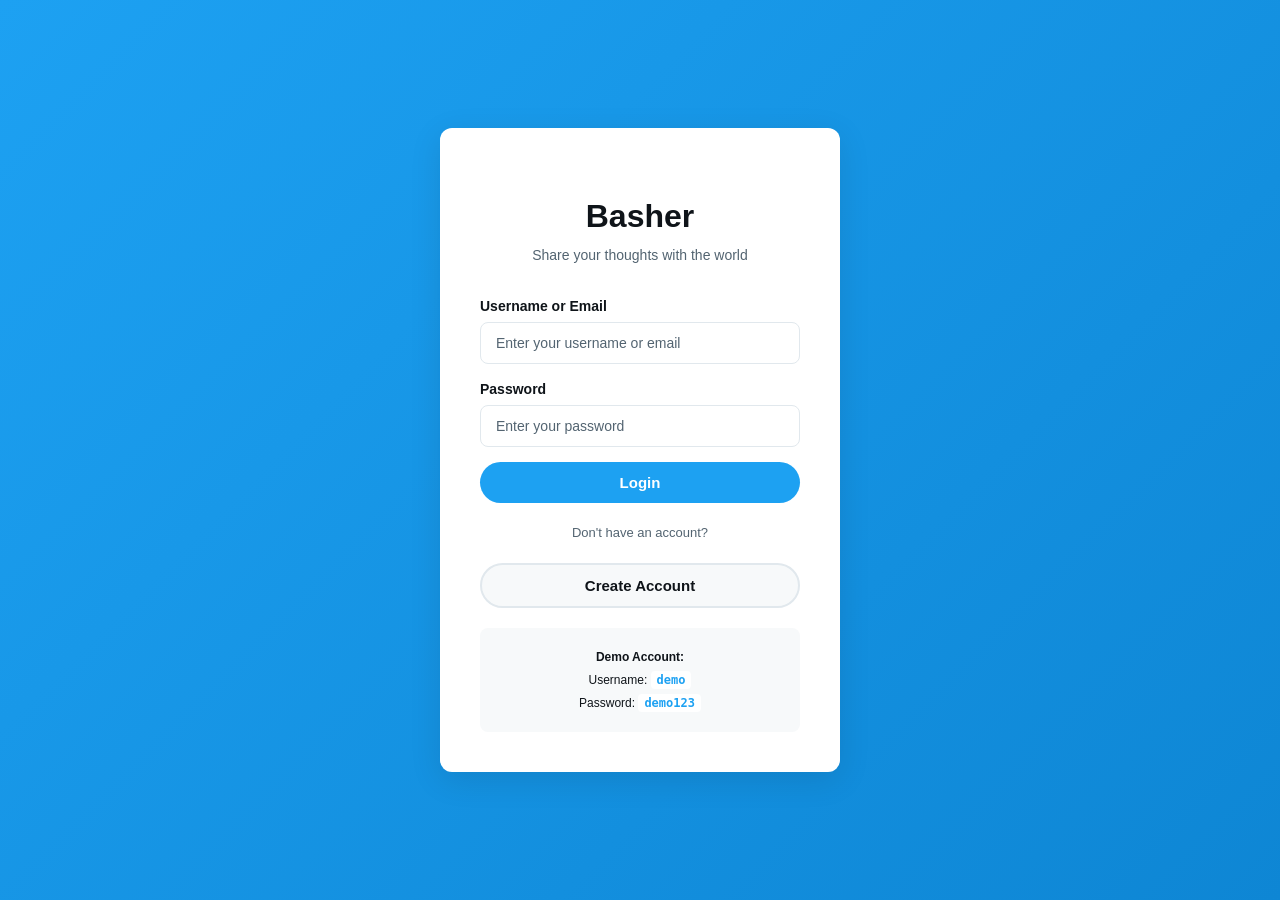
==== login.html @ 6d57b82f "Add login and authentication system with logout functionality" ====
<!DOCTYPE html>
<html lang="en">
<head>
    <meta charset="UTF-8">
    <meta name="viewport" content="width=device-width, initial-scale=1.0">
    <title>Basher - Login</title>
    <link rel="stylesheet" href="styles.css">
    <link rel="stylesheet" href="https://cdnjs.cloudflare.com/ajax/libs/font-awesome/6.4.0/css/all.min.css">
</head>
<body class="login-page">
    <div class="login-container">
        <div class="login-box">
            <div class="login-header">
                <i class="fas fa-sphere"></i>
                <h1>Basher</h1>
                <p>Share your thoughts with the world</p>
            </div>

            <form id="loginForm" class="login-form">
                <div class="form-group">
                    <label for="username">Username or Email</label>
                    <input 
                        type="text" 
                        id="username" 
                        name="username" 
                        placeholder="Enter your username or email"
                        required
                    >
                </div>

                <div class="form-group">
                    <label for="password">Password</label>
                    <input 
                        type="password" 
                        id="password" 
                        name="password" 
                        placeholder="Enter your password"
                        required
                    >
                </div>

                <button type="submit" class="btn btn-login">Login</button>
            </form>

            <div class="login-divider">
                <span>Don't have an account?</span>
            </div>

            <button id="signupBtn" class="btn btn-signup">Create Account</button>

            <div class="demo-info">
                <p><strong>Demo Account:</strong></p>
                <p>Username: <code>demo</code></p>
                <p>Password: <code>demo123</code></p>
            </div>
        </div>

        <!-- Signup Modal -->
        <div id="signupModal" class="modal">
            <div class="modal-content">
                <div class="modal-header">
                    <h2>Create Account</h2>
                    <button type="button" class="close-btn" id="closeSignup">&times;</button>
                </div>

                <form id="signupForm" class="signup-form">
                    <div class="form-group">
                        <label for="signupUsername">Username</label>
                        <input 
                            type="text" 
                            id="signupUsername" 
                            name="username" 
                            placeholder="Choose a username"
                            required
                        >
                    </div>

                    <div class="form-group">
                        <label for="signupEmail">Email</label>
                        <input 
                            type="email" 
                            id="signupEmail" 
                            name="email" 
                            placeholder="Enter your email"
                            required
                        >
                    </div>

                    <div class="form-group">
                        <label for="signupPassword">Password</label>
                        <input 
                            type="password" 
                            id="signupPassword" 
                            name="password" 
                            placeholder="Create a password"
                            required
                        >
                    </div>

                    <div class="form-group">
                        <label for="confirmPassword">Confirm Password</label>
                        <input 
                            type="password" 
                            id="confirmPassword" 
                            name="confirmPassword" 
                            placeholder="Confirm your password"
                            required
                        >
                    </div>

                    <button type="submit" class="btn btn-login">Create Account</button>
                </form>
            </div>
        </div>
    </div>

    <script src="login.js"></script>
</body>
</html>
---- styles.css ----
* {
    margin: 0;
    padding: 0;
    box-sizing: border-box;
}

:root {
    --primary-color: #1DA1F2;
    --secondary-color: #14171A;
    --border-color: #E1E8ED;
    --text-primary: #0F1419;
    --text-secondary: #536471;
    --bg-primary: #FFFFFF;
    --bg-secondary: #F7F9FA;
    --hover-color: #F7F9FA;
}

body {
    font-family: -apple-system, BlinkMacSystemFont, 'Segoe UI', Helvetica, Arial, sans-serif;
    background-color: var(--bg-secondary);
    color: var(--text-primary);
    line-height: 1.5;
}

/* Navbar Styles */
.navbar {
    background-color: var(--bg-primary);
    border-bottom: 1px solid var(--border-color);
    position: sticky;
    top: 0;
    z-index: 100;
    box-shadow: 0 1px 3px rgba(0, 0, 0, 0.1);
}

.nav-container {
    max-width: 1400px;
    margin: 0 auto;
    padding: 0 15px;
    display: flex;
    justify-content: space-between;
    align-items: center;
    height: 60px;
}

.nav-logo {
    display: flex;
    align-items: center;
    gap: 10px;
    font-size: 24px;
    font-weight: bold;
    color: var(--primary-color);
    cursor: pointer;
}

.navbar-links {
    display: flex;
    gap: 30px;
    flex: 1;
    margin-left: 50px;
}

.nav-link {
    display: flex;
    align-items: center;
    gap: 8px;
    color: var(--text-primary);
    text-decoration: none;
    font-size: 15px;
    transition: all 0.3s ease;
    padding: 8px 12px;
    border-radius: 25px;
}

.nav-link:hover {
    background-color: var(--hover-color);
    color: var(--primary-color);
}

.search-bar {
    display: flex;
    align-items: center;
    background-color: var(--bg-secondary);
    border-radius: 25px;
    padding: 8px 15px;
    flex: 0 1 250px;
}

.search-bar input {
    flex: 1;
    border: none;
    background: transparent;
    outline: none;
    font-size: 14px;
    color: var(--text-primary);
}

.search-bar button {
    background: none;
    border: none;
    color: var(--primary-color);
    cursor: pointer;
    font-size: 14px;
}

/* Main Container */
.main-container {
    max-width: 1400px;
    margin: 0 auto;
    display: grid;
    grid-template-columns: 300px 1fr 300px;
    gap: 20px;
    padding: 20px;
}

/* Left Sidebar */
.left-sidebar {
    position: sticky;
    top: 80px;
    height: fit-content;
}

.user-profile {
    background-color: var(--bg-primary);
    border: 1px solid var(--border-color);
    border-radius: 15px;
    padding: 20px;
    text-align: center;
    margin-bottom: 20px;
}

.profile-img {
    width: 80px;
    height: 80px;
    border-radius: 50%;
    margin-bottom: 15px;
    object-fit: cover;
}

.user-profile h3 {
    font-size: 18px;
    margin-bottom: 5px;
    font-weight: bold;
}

.user-profile p {
    color: var(--text-secondary);
    font-size: 14px;
    margin-bottom: 15px;
}

.user-stats {
    display: flex;
    justify-content: space-around;
    margin: 15px 0;
    padding: 15px 0;
    border-top: 1px solid var(--border-color);
    border-bottom: 1px solid var(--border-color);
}

.stat {
    display: flex;
    flex-direction: column;
}

.stat-value {
    font-weight: bold;
    font-size: 16px;
}

.stat-label {
    color: var(--text-secondary);
    font-size: 12px;
}

.sidebar-section {
    background-color: var(--bg-primary);
    border: 1px solid var(--border-color);
    border-radius: 15px;
    padding: 15px;
    margin-bottom: 20px;
}

.sidebar-section h4 {
    font-size: 16px;
    font-weight: bold;
    margin-bottom: 15px;
    padding-bottom: 10px;
    border-bottom: 1px solid var(--border-color);
}

.trending-item {
    padding: 10px 0;
    cursor: pointer;
    transition: all 0.3s ease;
}

.trending-item:hover {
    background-color: var(--hover-color);
    border-radius: 8px;
    padding: 10px 8px;
}

.trending-tag {
    font-weight: bold;
    color: var(--primary-color);
    font-size: 14px;
}

.trending-item p {
    color: var(--text-secondary);
    font-size: 12px;
    margin-top: 3px;
}

/* Feed Styles */
.feed {
    background-color: var(--bg-primary);
    border-left: 1px solid var(--border-color);
    border-right: 1px solid var(--border-color);
    min-height: 100vh;
}

.post-creator {
    display: flex;
    gap: 15px;
    padding: 20px;
    border-bottom: 1px solid var(--border-color);
}

.creator-img {
    width: 50px;
    height: 50px;
    border-radius: 50%;
    object-fit: cover;
}

.input-group {
    flex: 1;
}

#postInput {
    width: 100%;
    border: none;
    outline: none;
    font-size: 20px;
    font-family: inherit;
    color: var(--text-primary);
    resize: none;
    background-color: transparent;
}

.photo-preview {
    margin-top: 10px;
}

.photo-preview img {
    max-width: 100%;
    border-radius: 15px;
}

#postInput::placeholder {
    color: var(--text-secondary);
}

.creator-actions {
    display: flex;
    justify-content: space-between;
    align-items: center;
    margin-top: 15px;
    padding-top: 15px;
    border-top: 1px solid var(--border-color);
}

.action-icons {
    display: flex;
    gap: 15px;
}

.action-icons button {
    background: none;
    border: none;
    color: var(--primary-color);
    font-size: 18px;
    cursor: pointer;
    transition: all 0.3s ease;
    padding: 8px;
    border-radius: 50%;
}

.action-icons button:hover {
    background-color: #E8F5FE;
}

/* Post Card */
.post {
    padding: 20px;
    border-bottom: 1px solid var(--border-color);
    transition: all 0.3s ease;
    cursor: pointer;
}

.post:hover {
    background-color: var(--hover-color);
}

.post-header {
    display: flex;
    align-items: center;
    gap: 12px;
    margin-bottom: 12px;
}

.post-header img {
    width: 50px;
    height: 50px;
    border-radius: 50%;
    object-fit: cover;
}

.post-user-info {
    flex: 1;
}

.post-user-info h3 {
    font-size: 15px;
    font-weight: bold;
    margin-bottom: 2px;
}

.post-user-info p {
    color: var(--text-secondary);
    font-size: 13px;
}

.more-btn {
    background: none;
    border: none;
    color: var(--text-secondary);
    cursor: pointer;
    font-size: 16px;
    padding: 8px;
    border-radius: 50%;
    transition: all 0.3s ease;
}

.more-btn:hover {
    background-color: #E8F5FE;
    color: var(--primary-color);
}

.post-content {
    margin: 12px 0;
}

.post-content p {
    font-size: 15px;
    margin-bottom: 12px;
    line-height: 1.5;
}

.post-media {
    width: 100%;
    border-radius: 15px;
    margin-top: 12px;
    max-height: 500px;
    object-fit: cover;
}

.post-stats {
    display: flex;
    gap: 20px;
    padding: 12px 0;
    color: var(--text-secondary);
    font-size: 13px;
    border-top: 1px solid var(--border-color);
    border-bottom: 1px solid var(--border-color);
    margin: 12px 0;
}

.post-stats span {
    display: flex;
    align-items: center;
    gap: 5px;
}

.post-actions {
    display: flex;
    justify-content: space-around;
    margin-top: 12px;
}

.action-btn {
    flex: 1;
    background: none;
    border: none;
    color: var(--text-secondary);
    cursor: pointer;
    padding: 10px;
    font-size: 14px;
    display: flex;
    align-items: center;
    justify-content: center;
    gap: 8px;
    transition: all 0.3s ease;
    border-radius: 8px;
}

.action-btn:hover {
    background-color: #E8F5FE;
    color: var(--primary-color);
}

/* Right Sidebar */
.right-sidebar {
    position: sticky;
    top: 80px;
    height: fit-content;
}

.suggested-user {
    display: flex;
    align-items: center;
    gap: 12px;
    padding: 12px 0;
    border-bottom: 1px solid var(--border-color);
}

.suggested-user img {
    width: 50px;
    height: 50px;
    border-radius: 50%;
    object-fit: cover;
}

.suggested-info {
    flex: 1;
}

.suggested-info h5 {
    font-size: 14px;
    font-weight: bold;
    margin-bottom: 2px;
}

.suggested-info p {
    color: var(--text-secondary);
    font-size: 13px;
}

.news-item {
    padding: 12px 0;
    cursor: pointer;
    transition: all 0.3s ease;
    border-radius: 8px;
}

.news-item:hover {
    background-color: var(--hover-color);
    padding: 12px 8px;
}

.news-category {
    color: var(--text-secondary);
    font-size: 12px;
}

.news-item h5 {
    font-size: 14px;
    font-weight: bold;
    margin: 5px 0;
}

.news-item p {
    color: var(--text-secondary);
    font-size: 12px;
}

/* Button Styles */
.btn {
    padding: 10px 20px;
    border: none;
    border-radius: 25px;
    cursor: pointer;
    font-size: 14px;
    font-weight: bold;
    transition: all 0.3s ease;
    width: 100%;
}

.btn-primary {
    background-color: var(--primary-color);
    color: white;
    margin-top: 10px;
}

.btn-primary:hover {
    background-color: #1a91da;
}

.btn-post {
    background-color: var(--primary-color);
    color: white;
    width: auto;
    padding: 10px 30px;
}

.btn-post:hover {
    background-color: #1a91da;
}

.btn-small {
    width: auto;
    padding: 6px 15px;
    font-size: 13px;
}

/* ===================== LOGIN PAGE STYLES ===================== */

.login-page {
    background: linear-gradient(135deg, var(--primary-color) 0%, #0e86d4 100%);
    min-height: 100vh;
    display: flex;
    align-items: center;
    justify-content: center;
    padding: 20px;
}

.login-container {
    width: 100%;
    max-width: 400px;
}

.login-box {
    background: white;
    border-radius: 12px;
    padding: 40px;
    box-shadow: 0 8px 32px rgba(0, 0, 0, 0.1);
}

.login-header {
    text-align: center;
    margin-bottom: 30px;
}

.login-header i {
    font-size: 40px;
    color: var(--primary-color);
    margin-bottom: 10px;
}

.login-header h1 {
    font-size: 32px;
    font-weight: bold;
    color: var(--text-primary);
    margin-bottom: 5px;
}

.login-header p {
    color: var(--text-secondary);
    font-size: 14px;
}

.login-form,
.signup-form {
    display: flex;
    flex-direction: column;
    gap: 15px;
}

.form-group {
    display: flex;
    flex-direction: column;
}

.form-group label {
    font-size: 14px;
    font-weight: 600;
    color: var(--text-primary);
    margin-bottom: 5px;
}

.form-group input {
    padding: 12px 15px;
    border: 1px solid var(--border-color);
    border-radius: 8px;
    font-size: 14px;
    transition: all 0.3s ease;
    font-family: inherit;
}

.form-group input:focus {
    outline: none;
    border-color: var(--primary-color);
    box-shadow: 0 0 0 3px rgba(29, 161, 242, 0.1);
}

.form-group input::placeholder {
    color: var(--text-secondary);
}

.btn-login {
    background-color: var(--primary-color);
    color: white;
    padding: 12px 20px;
    border-radius: 25px;
    font-size: 15px;
    font-weight: bold;
    border: none;
    cursor: pointer;
    transition: all 0.3s ease;
    width: 100%;
}

.btn-login:hover {
    background-color: #1a91da;
    transform: translateY(-2px);
    box-shadow: 0 4px 12px rgba(29, 161, 242, 0.3);
}

.btn-login:active {
    transform: translateY(0);
}

.login-divider {
    text-align: center;
    margin: 20px 0;
    color: var(--text-secondary);
    font-size: 13px;
}

.btn-signup {
    background-color: var(--bg-secondary);
    color: var(--text-primary);
    padding: 12px 20px;
    border: 2px solid var(--border-color);
    border-radius: 25px;
    font-size: 15px;
    font-weight: bold;
    cursor: pointer;
    transition: all 0.3s ease;
    width: 100%;
}

.btn-signup:hover {
    background-color: white;
    border-color: var(--primary-color);
    color: var(--primary-color);
}

.demo-info {
    background-color: var(--bg-secondary);
    padding: 15px;
    border-radius: 8px;
    margin-top: 20px;
    font-size: 12px;
    text-align: center;
}

.demo-info p {
    margin: 5px 0;
    color: var(--text-primary);
}

.demo-info code {
    background-color: white;
    padding: 2px 6px;
    border-radius: 4px;
    font-weight: bold;
    color: var(--primary-color);
}

/* Modal Styles */
.modal {
    display: none;
    position: fixed;
    z-index: 1000;
    left: 0;
    top: 0;
    width: 100%;
    height: 100%;
    background-color: rgba(0, 0, 0, 0.5);
    animation: fadeIn 0.3s ease;
}

@keyframes fadeIn {
    from {
        opacity: 0;
    }
    to {
        opacity: 1;
    }
}

.modal-content {
    background-color: white;
    margin: auto;
    padding: 30px;
    border-radius: 12px;
    width: 90%;
    max-width: 400px;
    max-height: 90vh;
    overflow-y: auto;
    position: absolute;
    top: 50%;
    left: 50%;
    transform: translate(-50%, -50%);
    box-shadow: 0 8px 32px rgba(0, 0, 0, 0.2);
    animation: slideIn 0.3s ease;
}

@keyframes slideIn {
    from {
        transform: translate(-50%, -60%);
        opacity: 0;
    }
    to {
        transform: translate(-50%, -50%);
        opacity: 1;
    }
}

.modal-header {
    display: flex;
    justify-content: space-between;
    align-items: center;
    margin-bottom: 20px;
}

.modal-header h2 {
    font-size: 22px;
    color: var(--text-primary);
}

.close-btn {
    background: none;
    border: none;
    font-size: 28px;
    cursor: pointer;
    color: var(--text-secondary);
    transition: color 0.3s ease;
}

.close-btn:hover {
    color: var(--text-primary);
}

/* Navbar Logout Button */
.logout-btn {
    background-color: #e74c3c;
    color: white;
    padding: 8px 16px;
    border: none;
    border-radius: 20px;
    font-size: 13px;
    font-weight: bold;
    cursor: pointer;
    transition: all 0.3s ease;
    display: flex;
    align-items: center;
    gap: 6px;
}

.logout-btn:hover {
    background-color: #c0392b;
}

.user-info-display {
    display: flex;
    align-items: center;
    gap: 10px;
    font-size: 14px;
    color: var(--text-primary);
}
    padding: 8px 15px;
    font-size: 13px;
    width: auto;
    background-color: var(--primary-color);
    color: white;
}

.btn-small:hover {
    background-color: #1a91da;
}

/* Responsive Design */
@media (max-width: 1200px) {
    .main-container {
        grid-template-columns: 250px 1fr 250px;
        gap: 15px;
        padding: 15px;
    }
}

@media (max-width: 900px) {
    .main-container {
        grid-template-columns: 1fr;
    }

    .left-sidebar,
    .right-sidebar {
        display: none;
    }

    .navbar-links {
        margin-left: 20px;
        gap: 15px;
    }

    .search-bar {
        flex: 0 1 150px;
    }
}

@media (max-width: 600px) {
    .nav-container {
        flex-wrap: wrap;
    }

    .navbar-links {
        order: 3;
        width: 100%;
        margin-left: 0;
        gap: 10px;
        justify-content: space-around;
        padding-top: 10px;
        border-top: 1px solid var(--border-color);
    }

    .search-bar {
        display: none;
    }

    .nav-link {
        padding: 5px;
        font-size: 12px;
    }

    .post {
        padding: 15px;
    }

    .post-header {
        gap: 8px;
    }

    .post-header img {
        width: 40px;
        height: 40px;
    }

    .post-user-info h3 {
        font-size: 13px;
    }

    .post-user-info p {
        font-size: 11px;
    }

    .post-content p {
        font-size: 13px;
    }
}
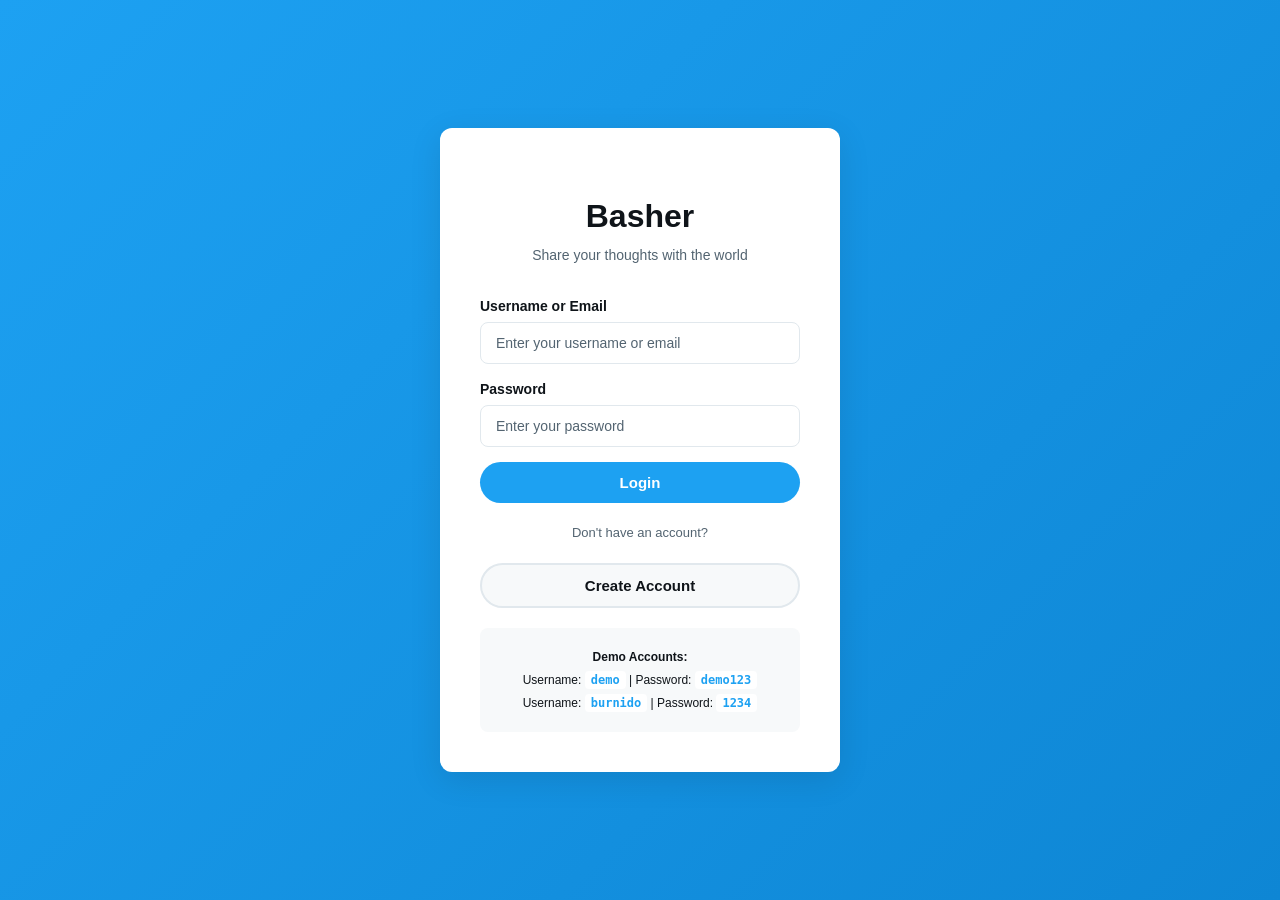
==== commit c5505d86: "Add burnido user with password 1234" ====
--- a/login.html
+++ b/login.html
@@ -49,9 +49,9 @@
             <button id="signupBtn" class="btn btn-signup">Create Account</button>
 
             <div class="demo-info">
-                <p><strong>Demo Account:</strong></p>
-                <p>Username: <code>demo</code></p>
-                <p>Password: <code>demo123</code></p>
+                <p><strong>Demo Accounts:</strong></p>
+                <p>Username: <code>demo</code> | Password: <code>demo123</code></p>
+                <p>Username: <code>burnido</code> | Password: <code>1234</code></p>
             </div>
         </div>
 
